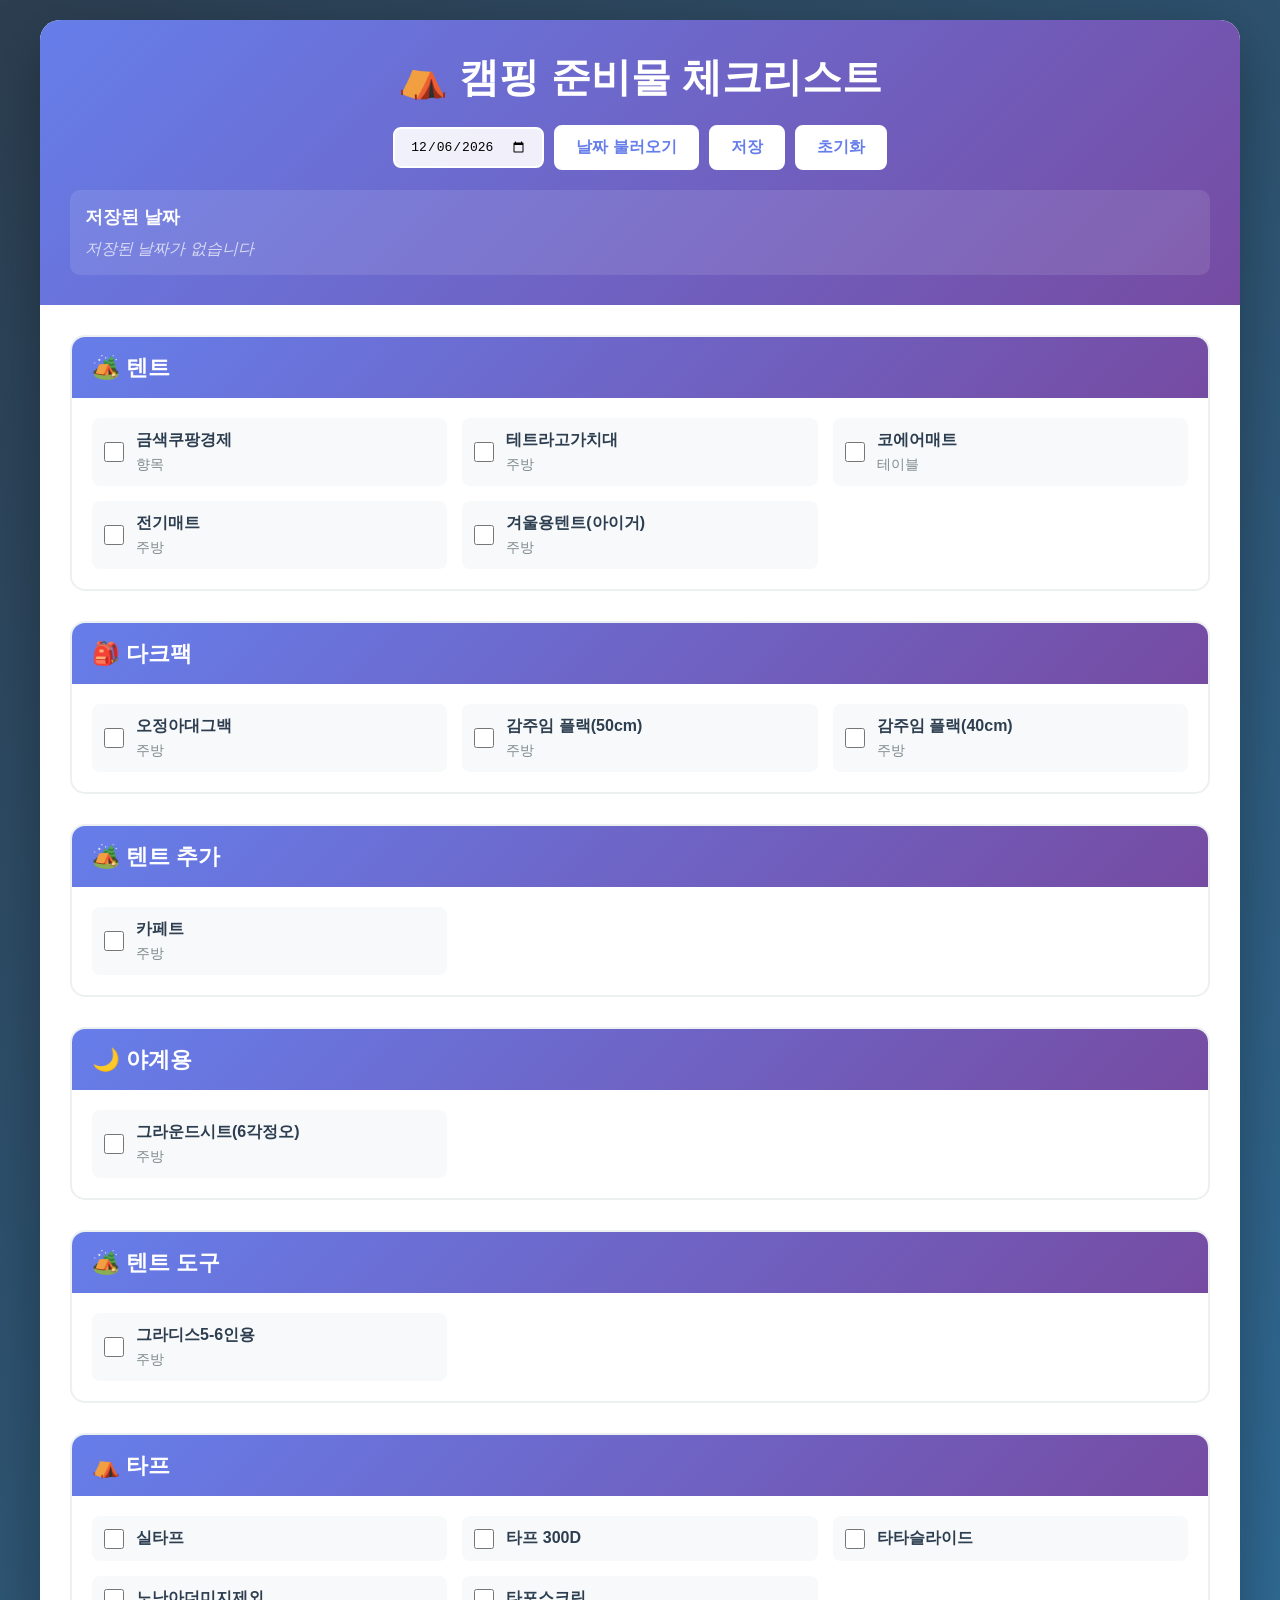
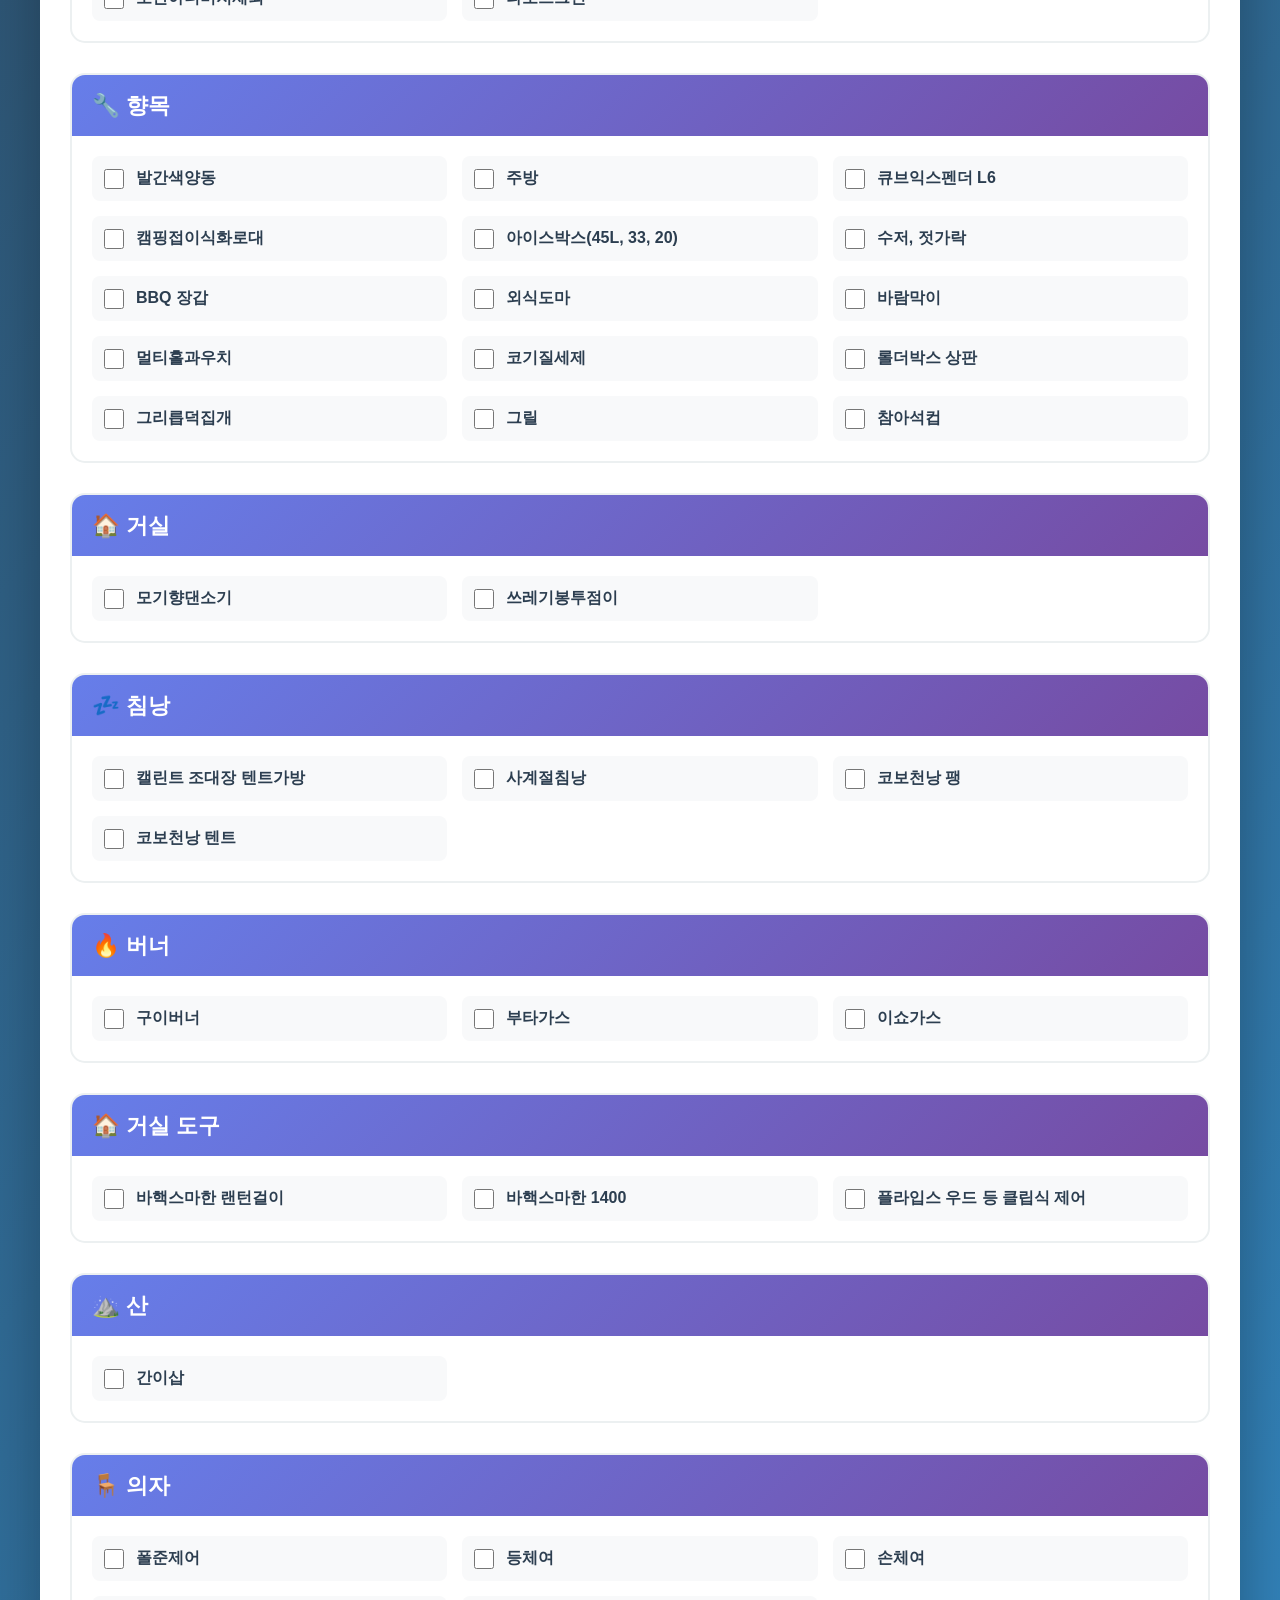
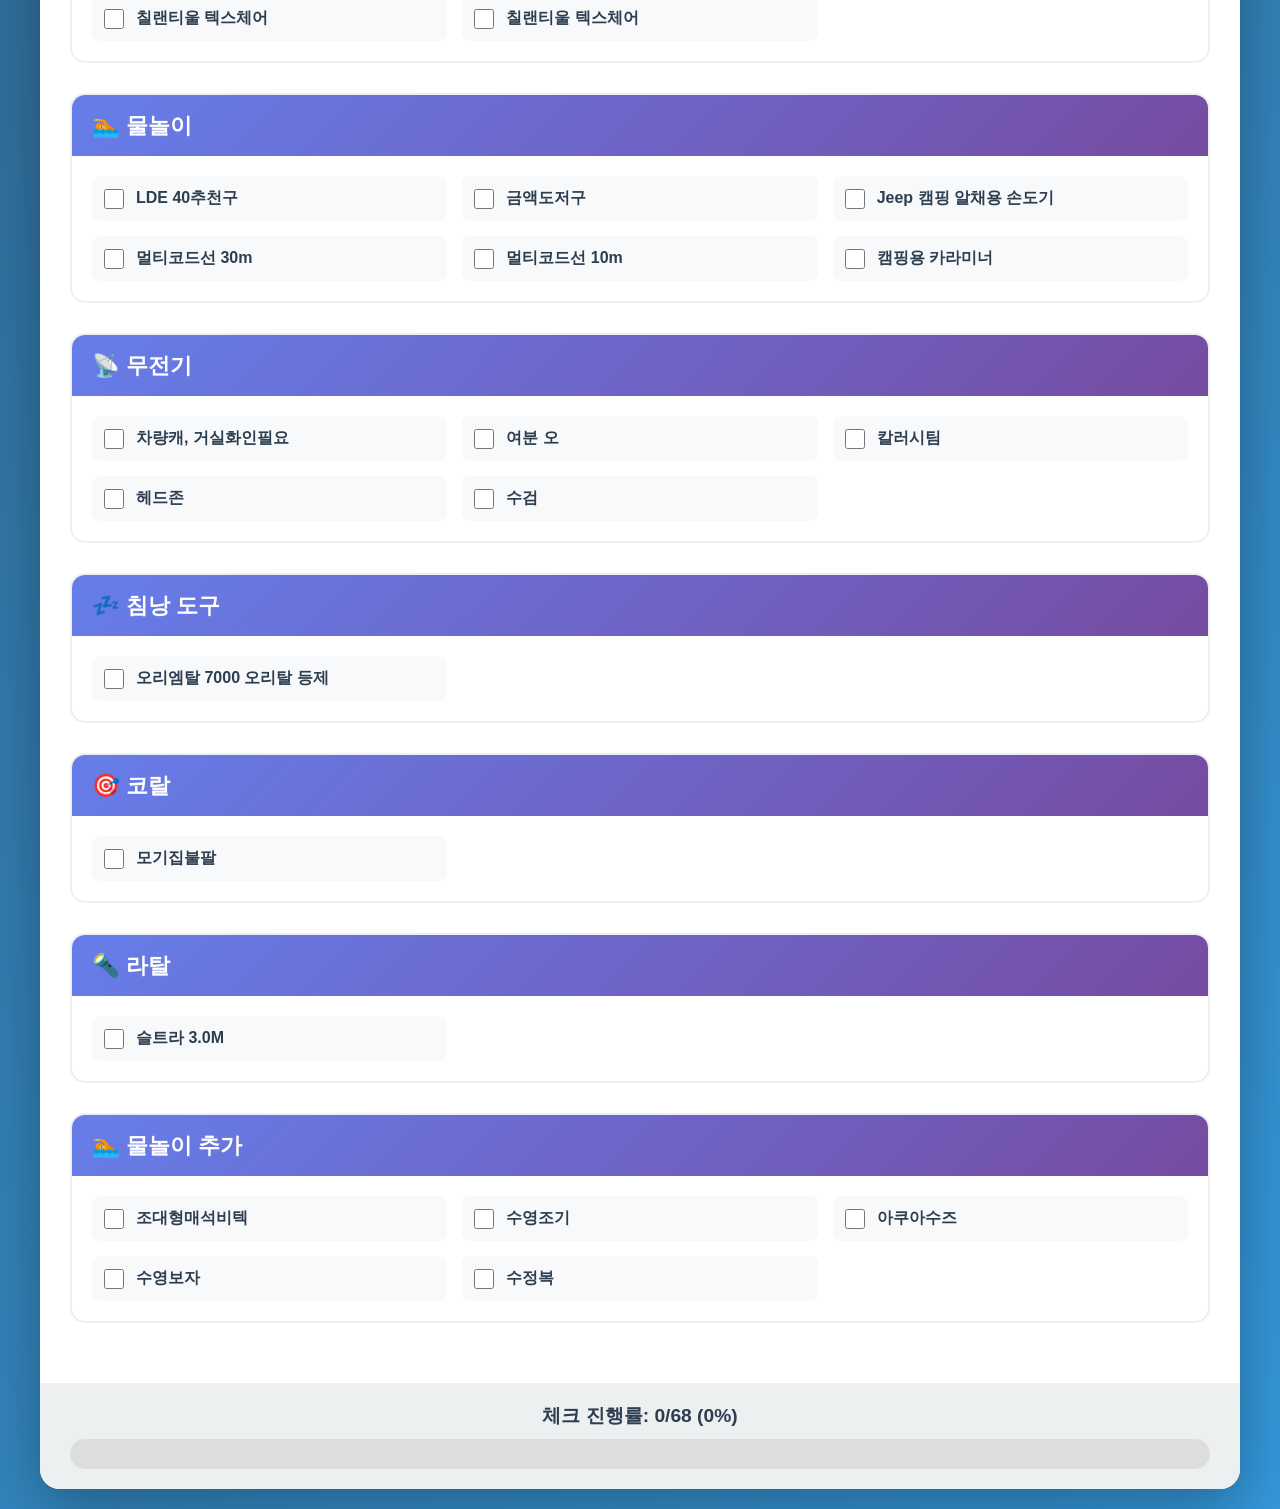
==== camping/index.html @ 6d30243c "캠핑 준비물 체크리스트 추가" ====
<!DOCTYPE html>
<html lang="ko">
<head>
    <meta charset="UTF-8">
    <meta name="viewport" content="width=device-width, initial-scale=1.0">
    <title>캠핑 준비물 체크리스트</title>
    <link rel="stylesheet" href="style.css">
</head>
<body>
    <div class="container">
        <header>
            <h1>⛺ 캠핑 준비물 체크리스트</h1>
            <div class="date-controls">
                <input type="date" id="campingDate" />
                <button id="loadDateBtn">날짜 불러오기</button>
                <button id="saveBtn">저장</button>
                <button id="resetBtn">초기화</button>
            </div>
            <div class="saved-dates">
                <h3>저장된 날짜</h3>
                <div id="savedDatesList"></div>
            </div>
        </header>

        <main>
            <!-- 텐트 카테고리 -->
            <section class="category">
                <h2>🏕️ 텐트</h2>
                <div class="items">
                    <div class="item">
                        <input type="checkbox" id="item1" data-item="텐트-금색쿠팡경제">
                        <label for="item1">
                            <span class="item-name">금색쿠팡경제</span>
                            <span class="item-note">향목</span>
                        </label>
                    </div>
                    <div class="item">
                        <input type="checkbox" id="item2" data-item="텐트-테트라고가치대">
                        <label for="item2">
                            <span class="item-name">테트라고가치대</span>
                            <span class="item-note">주방</span>
                        </label>
                    </div>
                    <div class="item">
                        <input type="checkbox" id="item3" data-item="텐트-코에어매트">
                        <label for="item3">
                            <span class="item-name">코에어매트</span>
                            <span class="item-note">테이블</span>
                        </label>
                    </div>
                    <div class="item">
                        <input type="checkbox" id="item4" data-item="텐트-전기매트">
                        <label for="item4">
                            <span class="item-name">전기매트</span>
                            <span class="item-note">주방</span>
                        </label>
                    </div>
                    <div class="item">
                        <input type="checkbox" id="item5" data-item="텐트-겨울용텐트(아이거)">
                        <label for="item5">
                            <span class="item-name">겨울용텐트(아이거)</span>
                            <span class="item-note">주방</span>
                        </label>
                    </div>
                </div>
            </section>

            <!-- 다크팩 카테고리 -->
            <section class="category">
                <h2>🎒 다크팩</h2>
                <div class="items">
                    <div class="item">
                        <input type="checkbox" id="item6" data-item="다크팩-오정아대그백">
                        <label for="item6">
                            <span class="item-name">오정아대그백</span>
                            <span class="item-note">주방</span>
                        </label>
                    </div>
                    <div class="item">
                        <input type="checkbox" id="item7" data-item="다크팩-감주임플랙(50cm)">
                        <label for="item7">
                            <span class="item-name">감주임 플랙(50cm)</span>
                            <span class="item-note">주방</span>
                        </label>
                    </div>
                    <div class="item">
                        <input type="checkbox" id="item8" data-item="다크팩-감주임플랙(40cm)">
                        <label for="item8">
                            <span class="item-name">감주임 플랙(40cm)</span>
                            <span class="item-note">주방</span>
                        </label>
                    </div>
                </div>
            </section>

            <!-- 텐트 추가 카테고리 -->
            <section class="category">
                <h2>🏕️ 텐트 추가</h2>
                <div class="items">
                    <div class="item">
                        <input type="checkbox" id="item9" data-item="텐트-카페트">
                        <label for="item9">
                            <span class="item-name">카페트</span>
                            <span class="item-note">주방</span>
                        </label>
                    </div>
                </div>
            </section>

            <!-- 야계용 카테고리 -->
            <section class="category">
                <h2>🌙 야계용</h2>
                <div class="items">
                    <div class="item">
                        <input type="checkbox" id="item10" data-item="야계용-그라운드시트(6각정오)">
                        <label for="item10">
                            <span class="item-name">그라운드시트(6각정오)</span>
                            <span class="item-note">주방</span>
                        </label>
                    </div>
                </div>
            </section>

            <!-- 텐트 추가2 카테고리 -->
            <section class="category">
                <h2>🏕️ 텐트 도구</h2>
                <div class="items">
                    <div class="item">
                        <input type="checkbox" id="item11" data-item="텐트-그라디스5-6인용">
                        <label for="item11">
                            <span class="item-name">그라디스5-6인용</span>
                            <span class="item-note">주방</span>
                        </label>
                    </div>
                </div>
            </section>

            <!-- 타프 카테고리 -->
            <section class="category">
                <h2>⛺ 타프</h2>
                <div class="items">
                    <div class="item">
                        <input type="checkbox" id="item12" data-item="타프-실타프">
                        <label for="item12">
                            <span class="item-name">실타프</span>
                        </label>
                    </div>
                    <div class="item">
                        <input type="checkbox" id="item13" data-item="타프-타프300D">
                        <label for="item13">
                            <span class="item-name">타프 300D</span>
                        </label>
                    </div>
                    <div class="item">
                        <input type="checkbox" id="item14" data-item="타프-타타슬라이드">
                        <label for="item14">
                            <span class="item-name">타타슬라이드</span>
                        </label>
                    </div>
                    <div class="item">
                        <input type="checkbox" id="item15" data-item="타프-노난아더미지제외">
                        <label for="item15">
                            <span class="item-name">노난아더미지제외</span>
                        </label>
                    </div>
                    <div class="item">
                        <input type="checkbox" id="item16" data-item="타프-타포스크린">
                        <label for="item16">
                            <span class="item-name">타포스크린</span>
                        </label>
                    </div>
                </div>
            </section>

            <!-- 향목 카테고리 -->
            <section class="category">
                <h2>🔧 향목</h2>
                <div class="items">
                    <div class="item">
                        <input type="checkbox" id="item17" data-item="향목-발간색양동">
                        <label for="item17">
                            <span class="item-name">발간색양동</span>
                        </label>
                    </div>
                    <div class="item">
                        <input type="checkbox" id="item18" data-item="향목-주방">
                        <label for="item18">
                            <span class="item-name">주방</span>
                        </label>
                    </div>
                    <div class="item">
                        <input type="checkbox" id="item19" data-item="향목-큐브익스펜더L6">
                        <label for="item19">
                            <span class="item-name">큐브익스펜더 L6</span>
                        </label>
                    </div>
                    <div class="item">
                        <input type="checkbox" id="item20" data-item="향목-캠핑접이식화로대">
                        <label for="item20">
                            <span class="item-name">캠핑접이식화로대</span>
                        </label>
                    </div>
                    <div class="item">
                        <input type="checkbox" id="item21" data-item="향목-아이스박스(45L,33,20)">
                        <label for="item21">
                            <span class="item-name">아이스박스(45L, 33, 20)</span>
                        </label>
                    </div>
                    <div class="item">
                        <input type="checkbox" id="item22" data-item="향목-수저,젓가락">
                        <label for="item22">
                            <span class="item-name">수저, 젓가락</span>
                        </label>
                    </div>
                    <div class="item">
                        <input type="checkbox" id="item23" data-item="향목-BBQ장갑">
                        <label for="item23">
                            <span class="item-name">BBQ 장갑</span>
                        </label>
                    </div>
                    <div class="item">
                        <input type="checkbox" id="item24" data-item="향목-외식도마">
                        <label for="item24">
                            <span class="item-name">외식도마</span>
                        </label>
                    </div>
                    <div class="item">
                        <input type="checkbox" id="item25" data-item="향목-바람막이">
                        <label for="item25">
                            <span class="item-name">바람막이</span>
                        </label>
                    </div>
                    <div class="item">
                        <input type="checkbox" id="item26" data-item="향목-멀티홀과우치">
                        <label for="item26">
                            <span class="item-name">멀티홀과우치</span>
                        </label>
                    </div>
                    <div class="item">
                        <input type="checkbox" id="item27" data-item="향목-코기질세제">
                        <label for="item27">
                            <span class="item-name">코기질세제</span>
                        </label>
                    </div>
                    <div class="item">
                        <input type="checkbox" id="item28" data-item="향목-롤더박스상판">
                        <label for="item28">
                            <span class="item-name">롤더박스 상판</span>
                        </label>
                    </div>
                    <div class="item">
                        <input type="checkbox" id="item29" data-item="향목-그리릅덕집개">
                        <label for="item29">
                            <span class="item-name">그리릅덕집개</span>
                        </label>
                    </div>
                    <div class="item">
                        <input type="checkbox" id="item30" data-item="향목-그릴">
                        <label for="item30">
                            <span class="item-name">그릴</span>
                        </label>
                    </div>
                    <div class="item">
                        <input type="checkbox" id="item31" data-item="향목-참아석컵">
                        <label for="item31">
                            <span class="item-name">참아석컵</span>
                        </label>
                    </div>
                </div>
            </section>

            <!-- 거실 카테고리 -->
            <section class="category">
                <h2>🏠 거실</h2>
                <div class="items">
                    <div class="item">
                        <input type="checkbox" id="item32" data-item="거실-모기향댄소기">
                        <label for="item32">
                            <span class="item-name">모기향댄소기</span>
                        </label>
                    </div>
                    <div class="item">
                        <input type="checkbox" id="item33" data-item="거실-쓰레기봉투점이">
                        <label for="item33">
                            <span class="item-name">쓰레기봉투점이</span>
                        </label>
                    </div>
                </div>
            </section>

            <!-- 침낭 카테고리 -->
            <section class="category">
                <h2>💤 침낭</h2>
                <div class="items">
                    <div class="item">
                        <input type="checkbox" id="item34" data-item="침낭-캘린트조대장텐트가방">
                        <label for="item34">
                            <span class="item-name">캘린트 조대장 텐트가방</span>
                        </label>
                    </div>
                    <div class="item">
                        <input type="checkbox" id="item35" data-item="침낭-사계절침낭">
                        <label for="item35">
                            <span class="item-name">사계절침낭</span>
                        </label>
                    </div>
                    <div class="item">
                        <input type="checkbox" id="item36" data-item="침낭-코보천낭팽">
                        <label for="item36">
                            <span class="item-name">코보천낭 팽</span>
                        </label>
                    </div>
                    <div class="item">
                        <input type="checkbox" id="item37" data-item="침낭-코보천낭텐트">
                        <label for="item37">
                            <span class="item-name">코보천낭 텐트</span>
                        </label>
                    </div>
                </div>
            </section>

            <!-- 버너 카테고리 -->
            <section class="category">
                <h2>🔥 버너</h2>
                <div class="items">
                    <div class="item">
                        <input type="checkbox" id="item38" data-item="버너-구이버너">
                        <label for="item38">
                            <span class="item-name">구이버너</span>
                        </label>
                    </div>
                    <div class="item">
                        <input type="checkbox" id="item39" data-item="버너-부타가스">
                        <label for="item39">
                            <span class="item-name">부타가스</span>
                        </label>
                    </div>
                    <div class="item">
                        <input type="checkbox" id="item40" data-item="버너-이쇼가스">
                        <label for="item40">
                            <span class="item-name">이쇼가스</span>
                        </label>
                    </div>
                </div>
            </section>

            <!-- 거실 추가 카테고리 -->
            <section class="category">
                <h2>🏠 거실 도구</h2>
                <div class="items">
                    <div class="item">
                        <input type="checkbox" id="item41" data-item="거실-바핵스마한랜턴걸이">
                        <label for="item41">
                            <span class="item-name">바핵스마한 랜턴걸이</span>
                        </label>
                    </div>
                    <div class="item">
                        <input type="checkbox" id="item42" data-item="거실-바핵스마한1400">
                        <label for="item42">
                            <span class="item-name">바핵스마한 1400</span>
                        </label>
                    </div>
                    <div class="item">
                        <input type="checkbox" id="item43" data-item="거실-플라입스우드등클립식제어">
                        <label for="item43">
                            <span class="item-name">플라입스 우드 등 클립식 제어</span>
                        </label>
                    </div>
                </div>
            </section>

            <!-- 산 카테고리 -->
            <section class="category">
                <h2>⛰️ 산</h2>
                <div class="items">
                    <div class="item">
                        <input type="checkbox" id="item44" data-item="산-간이삽">
                        <label for="item44">
                            <span class="item-name">간이삽</span>
                        </label>
                    </div>
                </div>
            </section>

            <!-- 의자 카테고리 -->
            <section class="category">
                <h2>🪑 의자</h2>
                <div class="items">
                    <div class="item">
                        <input type="checkbox" id="item45" data-item="의자-폴준제어">
                        <label for="item45">
                            <span class="item-name">폴준제어</span>
                        </label>
                    </div>
                    <div class="item">
                        <input type="checkbox" id="item46" data-item="의자-등체여">
                        <label for="item46">
                            <span class="item-name">등체여</span>
                        </label>
                    </div>
                    <div class="item">
                        <input type="checkbox" id="item47" data-item="의자-손체여">
                        <label for="item47">
                            <span class="item-name">손체여</span>
                        </label>
                    </div>
                    <div class="item">
                        <input type="checkbox" id="item48" data-item="의자-칠랜티울텍스체어">
                        <label for="item48">
                            <span class="item-name">칠랜티울 텍스체어</span>
                        </label>
                    </div>
                    <div class="item">
                        <input type="checkbox" id="item49" data-item="의자-칠랜티울텍스체어2">
                        <label for="item49">
                            <span class="item-name">칠랜티울 텍스체어</span>
                        </label>
                    </div>
                </div>
            </section>

            <!-- 물놀이 카테고리 -->
            <section class="category">
                <h2>🏊 물놀이</h2>
                <div class="items">
                    <div class="item">
                        <input type="checkbox" id="item50" data-item="물놀이-LDE40추천구">
                        <label for="item50">
                            <span class="item-name">LDE 40추천구</span>
                        </label>
                    </div>
                    <div class="item">
                        <input type="checkbox" id="item51" data-item="물놀이-금액도저구">
                        <label for="item51">
                            <span class="item-name">금액도저구</span>
                        </label>
                    </div>
                    <div class="item">
                        <input type="checkbox" id="item52" data-item="물놀이-Jeep캠핑알채용손도기">
                        <label for="item52">
                            <span class="item-name">Jeep 캠핑 알채용 손도기</span>
                        </label>
                    </div>
                    <div class="item">
                        <input type="checkbox" id="item53" data-item="물놀이-멀티코드선30m">
                        <label for="item53">
                            <span class="item-name">멀티코드선 30m</span>
                        </label>
                    </div>
                    <div class="item">
                        <input type="checkbox" id="item54" data-item="물놀이-멀티코드선10m">
                        <label for="item54">
                            <span class="item-name">멀티코드선 10m</span>
                        </label>
                    </div>
                    <div class="item">
                        <input type="checkbox" id="item55" data-item="물놀이-캠핑용카라미너">
                        <label for="item55">
                            <span class="item-name">캠핑용 카라미너</span>
                        </label>
                    </div>
                </div>
            </section>

            <!-- 무전기 카테고리 -->
            <section class="category">
                <h2>📡 무전기</h2>
                <div class="items">
                    <div class="item">
                        <input type="checkbox" id="item56" data-item="무전기-차량캐,거실화인필요">
                        <label for="item56">
                            <span class="item-name">차량캐, 거실화인필요</span>
                        </label>
                    </div>
                    <div class="item">
                        <input type="checkbox" id="item57" data-item="무전기-여분오">
                        <label for="item57">
                            <span class="item-name">여분 오</span>
                        </label>
                    </div>
                    <div class="item">
                        <input type="checkbox" id="item58" data-item="무전기-칼러시팀">
                        <label for="item58">
                            <span class="item-name">칼러시팀</span>
                        </label>
                    </div>
                    <div class="item">
                        <input type="checkbox" id="item59" data-item="무전기-헤드존">
                        <label for="item59">
                            <span class="item-name">헤드존</span>
                        </label>
                    </div>
                    <div class="item">
                        <input type="checkbox" id="item60" data-item="무전기-수검">
                        <label for="item60">
                            <span class="item-name">수검</span>
                        </label>
                    </div>
                </div>
            </section>

            <!-- 침낭 추가 카테고리 -->
            <section class="category">
                <h2>💤 침낭 도구</h2>
                <div class="items">
                    <div class="item">
                        <input type="checkbox" id="item61" data-item="침낭-오리엠탈7000오리탈등제">
                        <label for="item61">
                            <span class="item-name">오리엠탈 7000 오리탈 등제</span>
                        </label>
                    </div>
                </div>
            </section>

            <!-- 코랄 카테고리 -->
            <section class="category">
                <h2>🎯 코랄</h2>
                <div class="items">
                    <div class="item">
                        <input type="checkbox" id="item62" data-item="코랄-모기집불팔">
                        <label for="item62">
                            <span class="item-name">모기집불팔</span>
                        </label>
                    </div>
                </div>
            </section>

            <!-- 라탈 카테고리 -->
            <section class="category">
                <h2>🔦 라탈</h2>
                <div class="items">
                    <div class="item">
                        <input type="checkbox" id="item63" data-item="라탈-슬트라3.0M">
                        <label for="item63">
                            <span class="item-name">슬트라 3.0M</span>
                        </label>
                    </div>
                </div>
            </section>

            <!-- 물놀이 추가 카테고리 -->
            <section class="category">
                <h2>🏊 물놀이 추가</h2>
                <div class="items">
                    <div class="item">
                        <input type="checkbox" id="item64" data-item="물놀이-조대형매석비텍">
                        <label for="item64">
                            <span class="item-name">조대형매석비텍</span>
                        </label>
                    </div>
                    <div class="item">
                        <input type="checkbox" id="item65" data-item="물놀이-수영조기">
                        <label for="item65">
                            <span class="item-name">수영조기</span>
                        </label>
                    </div>
                    <div class="item">
                        <input type="checkbox" id="item66" data-item="물놀이-아쿠아수즈">
                        <label for="item66">
                            <span class="item-name">아쿠아수즈</span>
                        </label>
                    </div>
                    <div class="item">
                        <input type="checkbox" id="item67" data-item="물놀이-수영보자">
                        <label for="item67">
                            <span class="item-name">수영보자</span>
                        </label>
                    </div>
                    <div class="item">
                        <input type="checkbox" id="item68" data-item="물놀이-수정복">
                        <label for="item68">
                            <span class="item-name">수정복</span>
                        </label>
                    </div>
                </div>
            </section>

        </main>

        <footer>
            <div class="progress">
                <p>체크 진행률: <span id="progressText">0/68 (0%)</span></p>
                <div class="progress-bar">
                    <div id="progressFill"></div>
                </div>
            </div>
        </footer>
    </div>

    <script src="script.js"></script>
</body>
</html>
---- camping/style.css ----
* {
    margin: 0;
    padding: 0;
    box-sizing: border-box;
}

body {
    font-family: 'Segoe UI', Tahoma, Geneva, Verdana, sans-serif;
    background: linear-gradient(135deg, #2c3e50 0%, #3498db 100%);
    min-height: 100vh;
    padding: 20px;
}

.container {
    max-width: 1200px;
    margin: 0 auto;
    background: white;
    border-radius: 20px;
    box-shadow: 0 20px 60px rgba(0, 0, 0, 0.3);
    overflow: hidden;
}

header {
    background: linear-gradient(135deg, #667eea 0%, #764ba2 100%);
    color: white;
    padding: 30px;
}

h1 {
    text-align: center;
    margin-bottom: 20px;
    font-size: 2.5em;
}

.date-controls {
    display: flex;
    gap: 10px;
    justify-content: center;
    align-items: center;
    margin-bottom: 20px;
    flex-wrap: wrap;
}

.date-controls input[type="date"] {
    padding: 10px 15px;
    border: 2px solid white;
    border-radius: 8px;
    font-size: 1em;
    background: rgba(255, 255, 255, 0.9);
}

.date-controls button {
    padding: 10px 20px;
    border: 2px solid white;
    border-radius: 8px;
    font-size: 1em;
    font-weight: 600;
    cursor: pointer;
    background: white;
    color: #667eea;
    transition: all 0.3s ease;
}

.date-controls button:hover {
    background: rgba(255, 255, 255, 0.9);
    transform: translateY(-2px);
}

.saved-dates {
    background: rgba(255, 255, 255, 0.1);
    padding: 15px;
    border-radius: 10px;
    margin-top: 15px;
}

.saved-dates h3 {
    margin-bottom: 10px;
    font-size: 1.1em;
}

#savedDatesList {
    display: flex;
    gap: 10px;
    flex-wrap: wrap;
}

.date-tag {
    background: white;
    color: #667eea;
    padding: 8px 15px;
    border-radius: 20px;
    cursor: pointer;
    transition: all 0.3s ease;
    font-weight: 600;
    display: flex;
    align-items: center;
    gap: 8px;
}

.date-tag:hover {
    background: #f0f0f0;
    transform: scale(1.05);
}

.date-tag .delete-btn {
    background: #e74c3c;
    color: white;
    border: none;
    border-radius: 50%;
    width: 20px;
    height: 20px;
    font-size: 12px;
    cursor: pointer;
    display: flex;
    align-items: center;
    justify-content: center;
}

.date-tag .delete-btn:hover {
    background: #c0392b;
}

main {
    padding: 30px;
}

.category {
    margin-bottom: 30px;
    border: 2px solid #ecf0f1;
    border-radius: 15px;
    overflow: hidden;
}

.category h2 {
    background: linear-gradient(135deg, #667eea 0%, #764ba2 100%);
    color: white;
    padding: 15px 20px;
    margin: 0;
    font-size: 1.4em;
}

.items {
    padding: 20px;
    display: grid;
    grid-template-columns: repeat(auto-fill, minmax(300px, 1fr));
    gap: 15px;
}

.item {
    display: flex;
    align-items: center;
    padding: 12px;
    background: #f8f9fa;
    border-radius: 8px;
    transition: all 0.3s ease;
}

.item:hover {
    background: #e9ecef;
    transform: translateX(5px);
}

.item input[type="checkbox"] {
    width: 20px;
    height: 20px;
    cursor: pointer;
    margin-right: 12px;
    accent-color: #667eea;
}

.item label {
    cursor: pointer;
    flex: 1;
    display: flex;
    flex-direction: column;
    gap: 5px;
}

.item-name {
    font-weight: 600;
    color: #2c3e50;
    font-size: 1em;
}

.item-note {
    font-size: 0.85em;
    color: #7f8c8d;
}

.item input[type="checkbox"]:checked + label .item-name {
    text-decoration: line-through;
    color: #95a5a6;
}

footer {
    background: #ecf0f1;
    padding: 20px 30px;
}

.progress {
    text-align: center;
}

.progress p {
    font-size: 1.2em;
    font-weight: 600;
    color: #2c3e50;
    margin-bottom: 10px;
}

.progress-bar {
    width: 100%;
    height: 30px;
    background: #ddd;
    border-radius: 15px;
    overflow: hidden;
}

#progressFill {
    height: 100%;
    background: linear-gradient(90deg, #667eea 0%, #764ba2 100%);
    width: 0%;
    transition: width 0.5s ease;
    display: flex;
    align-items: center;
    justify-content: center;
    color: white;
    font-weight: bold;
}

@media (max-width: 768px) {
    h1 {
        font-size: 1.8em;
    }

    .items {
        grid-template-columns: 1fr;
    }

    .date-controls {
        flex-direction: column;
        width: 100%;
    }

    .date-controls input,
    .date-controls button {
        width: 100%;
    }
}

.empty-state {
    text-align: center;
    color: rgba(255, 255, 255, 0.7);
    font-style: italic;
}
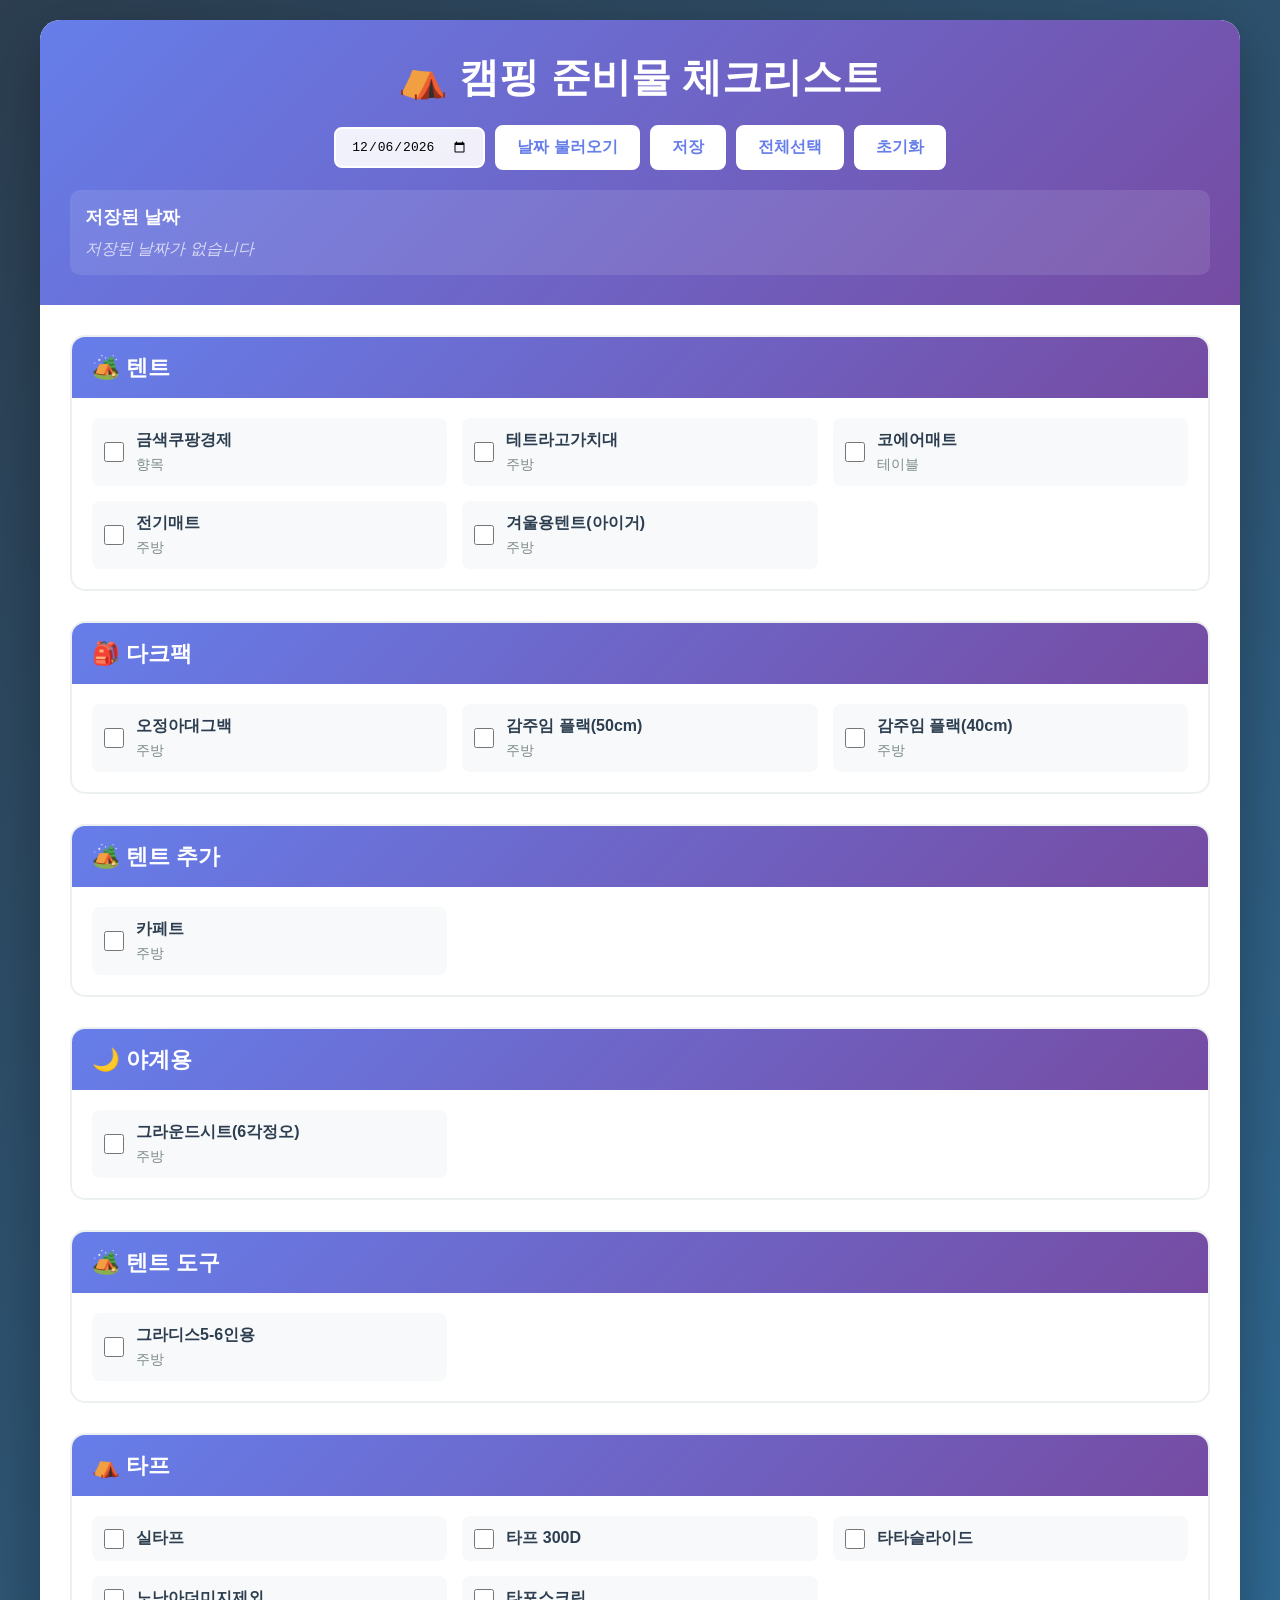
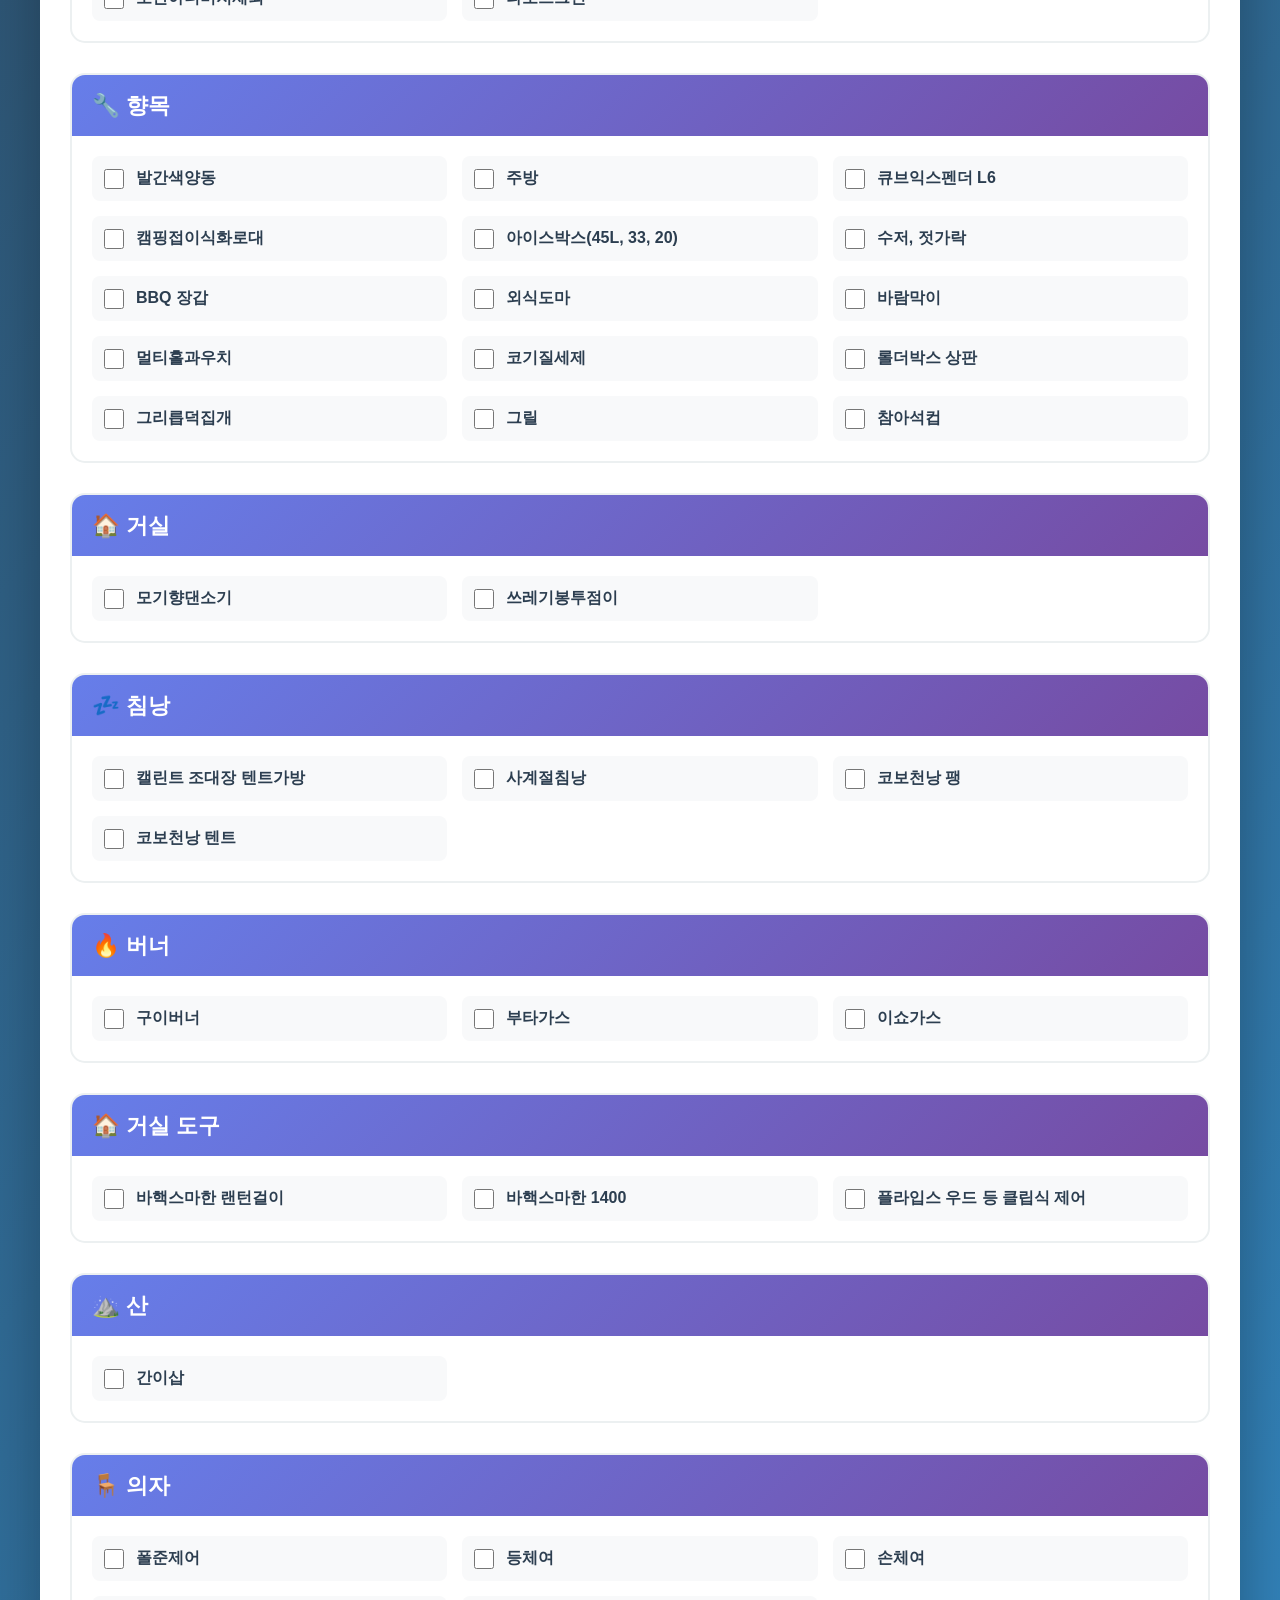
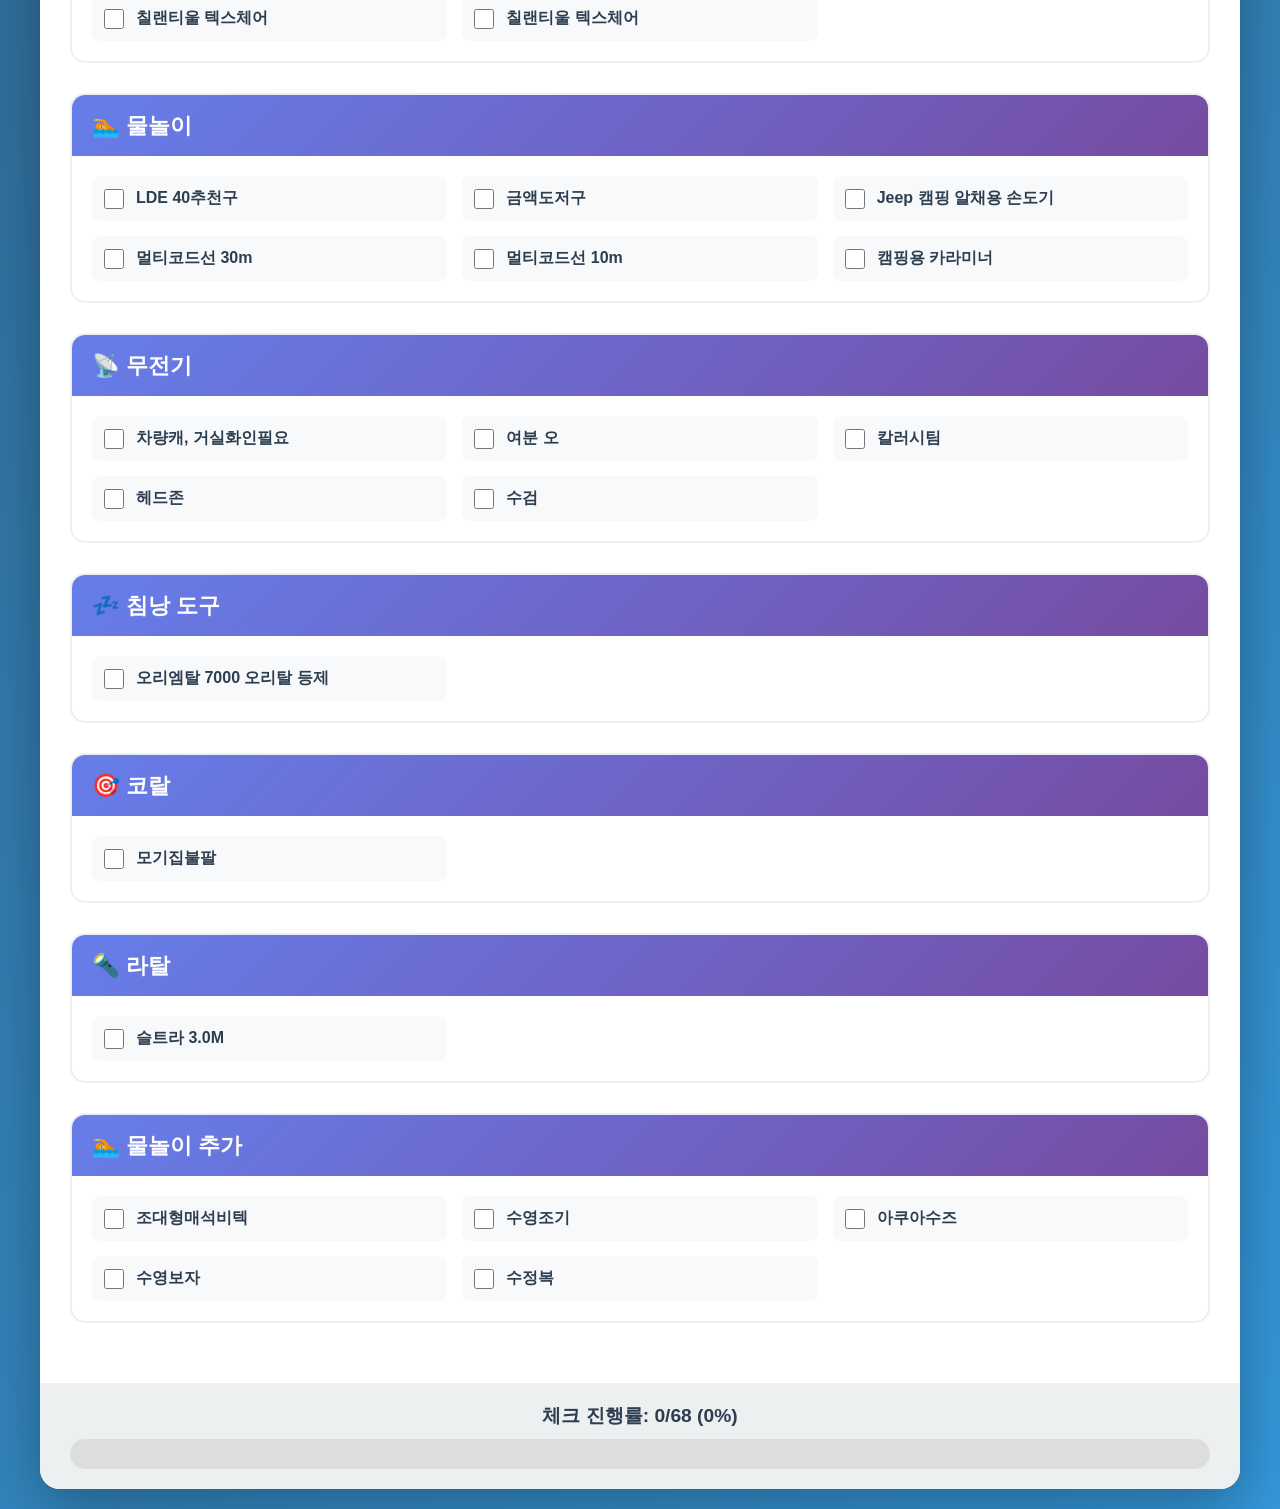
==== commit f3c6f818: "전체선택 기능 추가" ====
--- a/camping/index.html
+++ b/camping/index.html
@@ -14,6 +14,7 @@
                 <input type="date" id="campingDate" />
                 <button id="loadDateBtn">날짜 불러오기</button>
                 <button id="saveBtn">저장</button>
+                <button id="selectAllBtn">전체선택</button>
                 <button id="resetBtn">초기화</button>
             </div>
             <div class="saved-dates">
